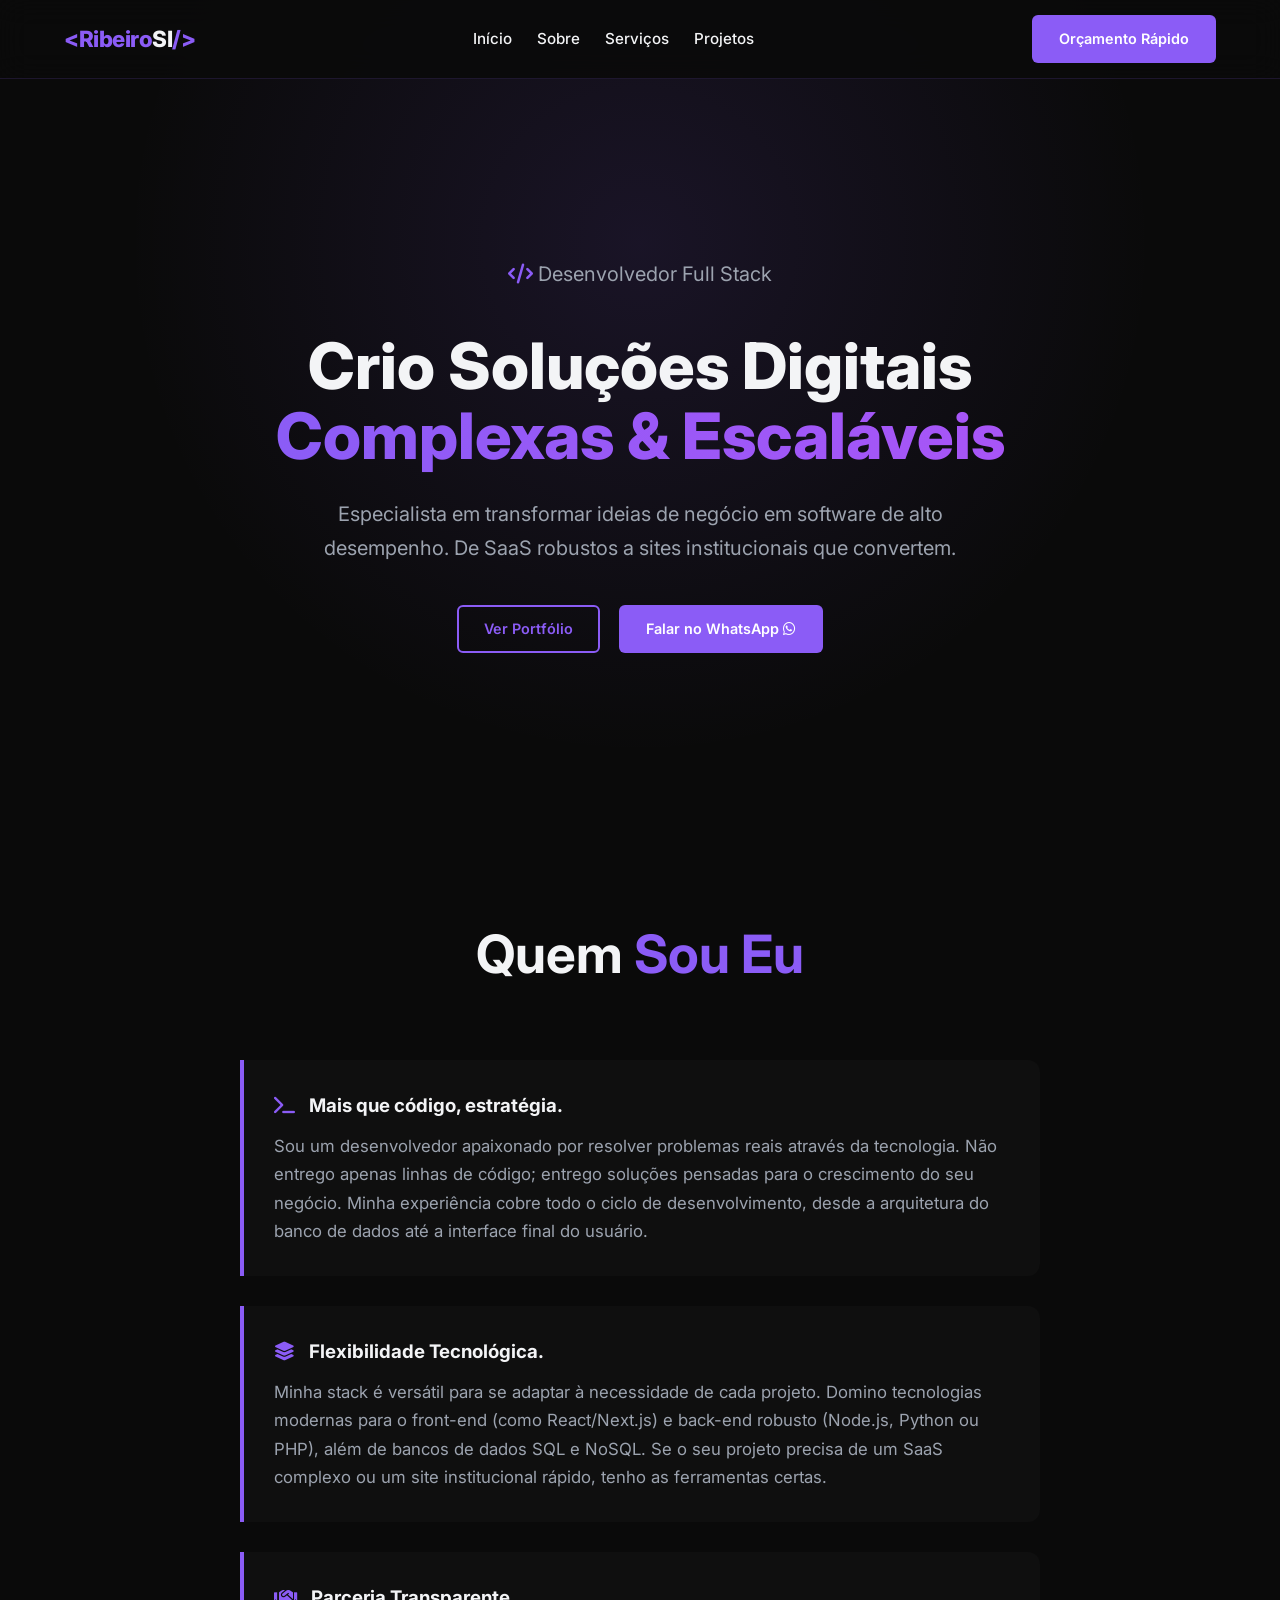
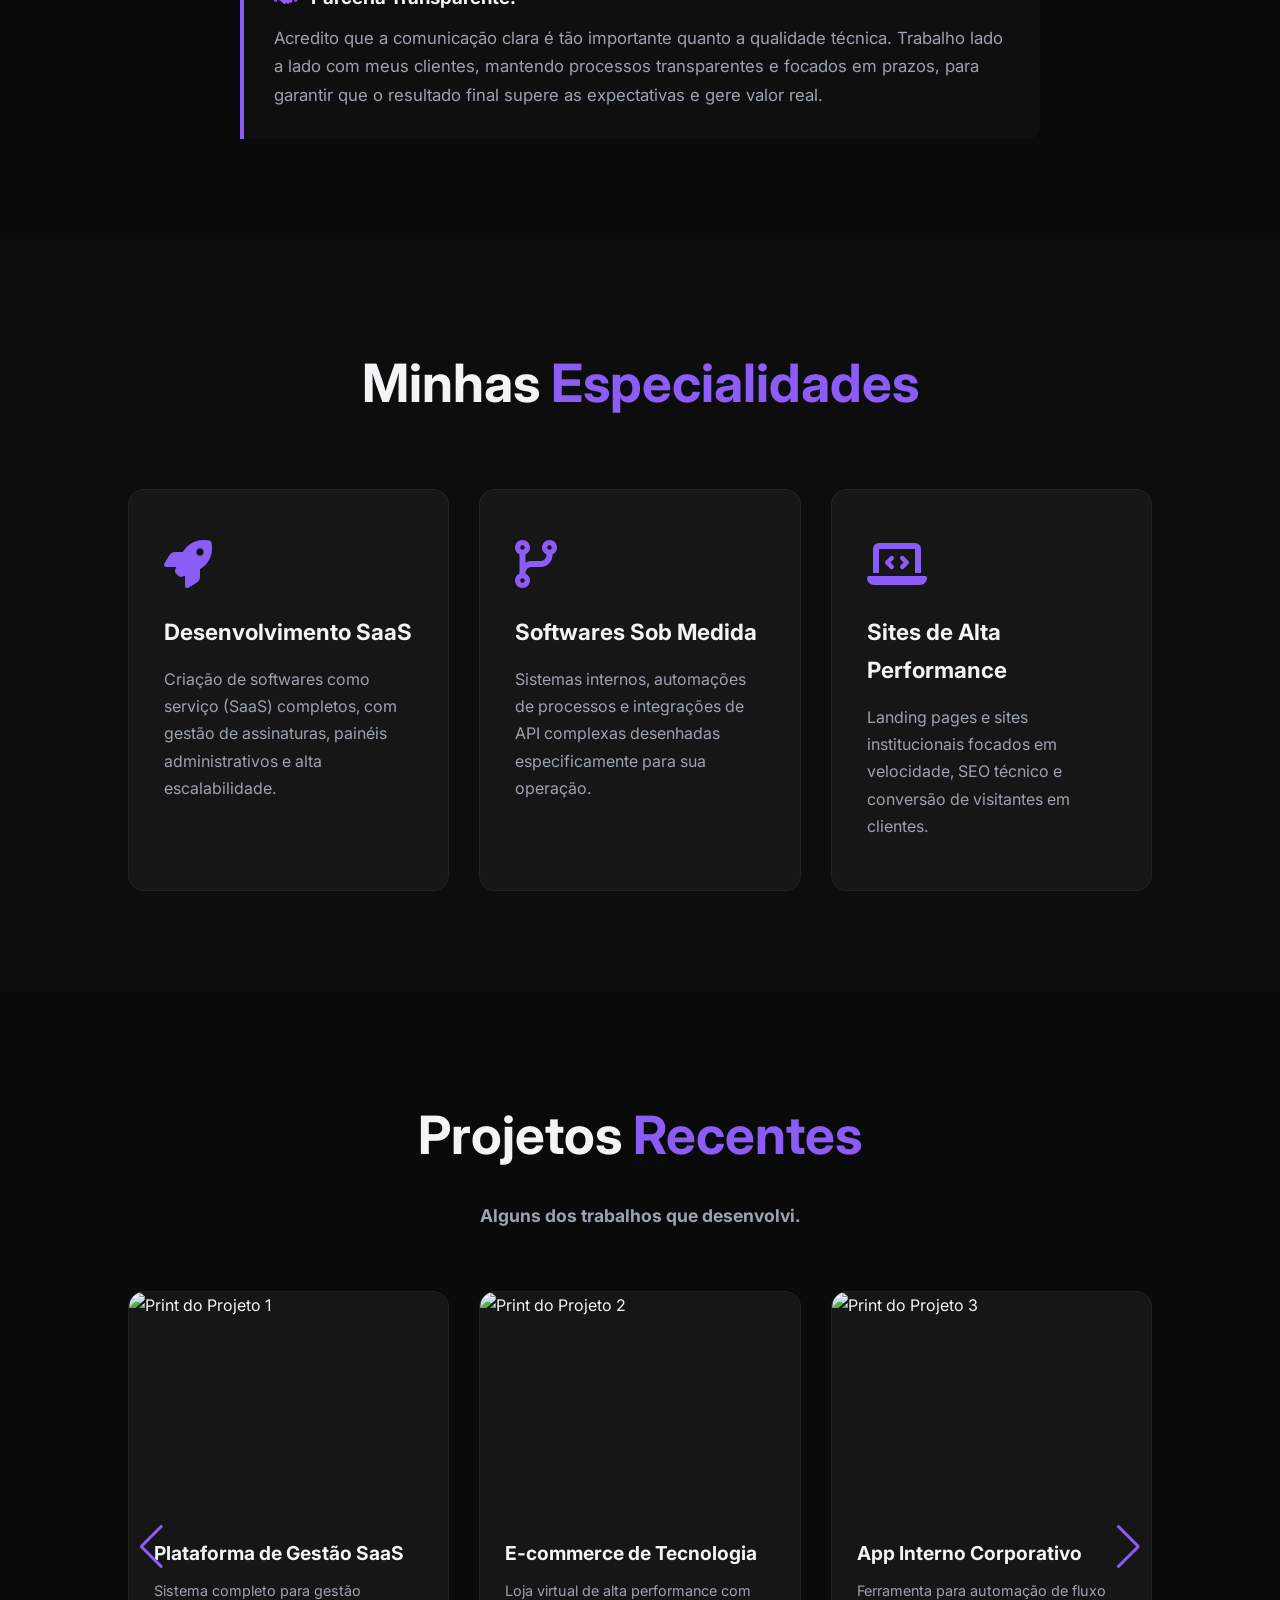
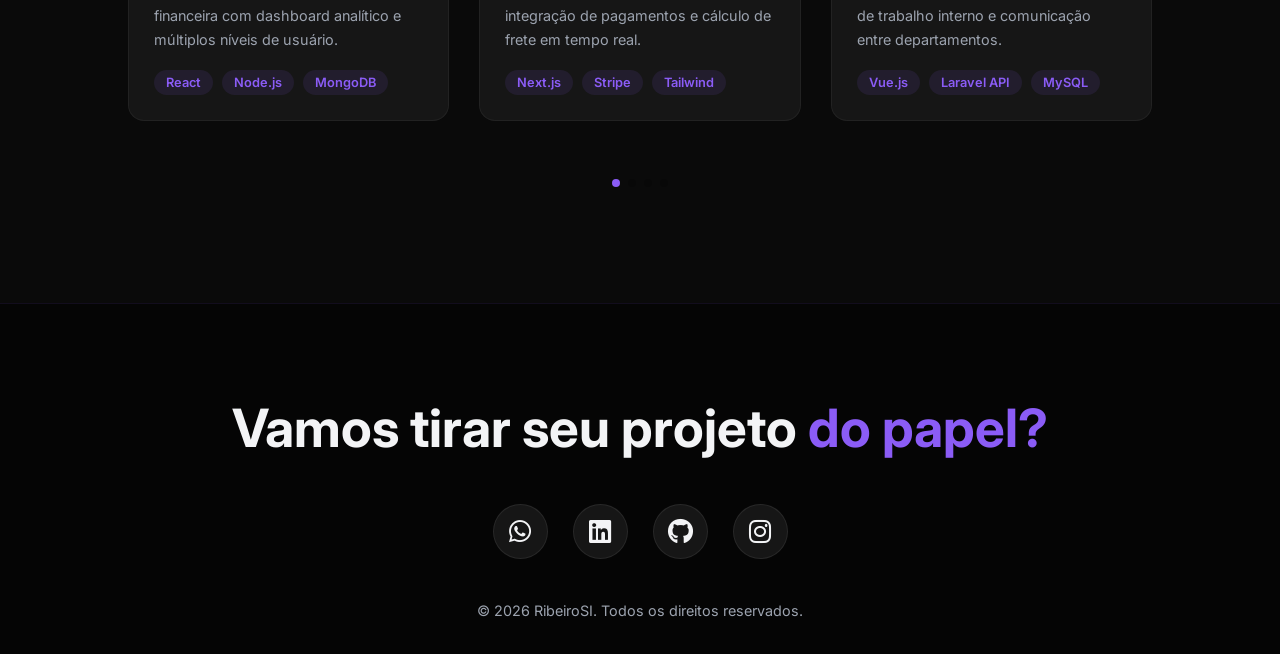
==== index.html @ 280c86c4 "Primeiro commit" ====
<!DOCTYPE html>
<html lang="pt-br">

<head>
    <meta charset="UTF-8">
    <meta name="viewport" content="width=device-width, initial-scale=1.0">
    <title>Portfólio | Desenvolvedor Full Stack</title>

    <link rel="stylesheet" href="https://cdnjs.cloudflare.com/ajax/libs/font-awesome/6.4.0/css/all.min.css">

    <link href="https://fonts.googleapis.com/css2?family=Inter:wght@300;400;600;700;800&display=swap" rel="stylesheet">

    <link rel="stylesheet" href="https://cdn.jsdelivr.net/npm/swiper@11/swiper-bundle.min.css" />

    <link rel="stylesheet" href="style.css">
</head>

<body>

    <header>
        <div class="logo">&lt;Ribeiro<span>SI</span>/&gt;</div>
        <nav>
            <ul>
                <li><a href="#home">Início</a></li>
                <li><a href="#about">Sobre</a></li>
                <li><a href="#services">Serviços</a></li>
                <li><a href="#projects">Projetos</a></li>
            </ul>
        </nav>
        <a href="orcamento.html" class="btn">Orçamento Rápido</a>
    </header>

    <section id="home" class="hero">
        <div>
            <p><i class="fas fa-code" style="color: var(--primary)"></i> Desenvolvedor Full Stack</p>
            <h1>Crio Soluções Digitais <br><span>Complexas & Escaláveis</span></h1>
            <p>Especialista em transformar ideias de negócio em software de alto desempenho. De SaaS robustos a sites
                institucionais que convertem.</p>
            <div class="hero-btns">
                <a href="#projects" class="btn btn-outline">Ver Portfólio</a>
                <a href="#contact" class="btn">Falar no WhatsApp <i class="fab fa-whatsapp"></i></a>
            </div>
        </div>
    </section>

    <section id="about" class="section">
        <div class="section-title">
            <h2>Quem <span>Sou Eu</span></h2>
        </div>
        <div class="about-content">

            <div class="about-text-block">
                <h3><i class="fas fa-terminal icon-title"></i> Mais que código, estratégia.</h3>
                <p>Sou um desenvolvedor apaixonado por resolver problemas reais através da tecnologia. Não entrego
                    apenas linhas de código; entrego soluções pensadas para o crescimento do seu negócio. Minha
                    experiência cobre todo o ciclo de desenvolvimento, desde a arquitetura do banco de dados até a
                    interface final do usuário.</p>
            </div>

            <div class="about-text-block">
                <h3><i class="fas fa-layer-group icon-title"></i> Flexibilidade Tecnológica.</h3>
                <p>Minha stack é versátil para se adaptar à necessidade de cada projeto. Domino tecnologias modernas
                    para o front-end (como React/Next.js) e back-end robusto (Node.js, Python ou PHP), além de bancos de
                    dados SQL e NoSQL. Se o seu projeto precisa de um SaaS complexo ou um site institucional rápido,
                    tenho as ferramentas certas.</p>
            </div>

            <div class="about-text-block">
                <h3><i class="fas fa-handshake icon-title"></i> Parceria Transparente.</h3>
                <p>Acredito que a comunicação clara é tão importante quanto a qualidade técnica. Trabalho lado a lado
                    com meus clientes, mantendo processos transparentes e focados em prazos, para garantir que o
                    resultado final supere as expectativas e gere valor real.</p>
            </div>

        </div>
    </section>

    <section id="services" class="section services-bg">
        <div class="section-title">
            <h2>Minhas <span>Especialidades</span></h2>
        </div>
        <div class="services-grid">
            <div class="card">
                <i class="fas fa-rocket"></i>
                <h3>Desenvolvimento SaaS</h3>
                <p>Criação de softwares como serviço (SaaS) completos, com gestão de assinaturas, painéis
                    administrativos e alta escalabilidade.</p>
            </div>
            <div class="card">
                <i class="fas fa-code-branch"></i>
                <h3>Softwares Sob Medida</h3>
                <p>Sistemas internos, automações de processos e integrações de API complexas desenhadas especificamente
                    para sua operação.</p>
            </div>
            <div class="card">
                <i class="fas fa-laptop-code"></i>
                <h3>Sites de Alta Performance</h3>
                <p>Landing pages e sites institucionais focados em velocidade, SEO técnico e conversão de visitantes em
                    clientes.</p>
            </div>
        </div>
    </section>

    <section id="projects" class="section">
        <div class="section-title">
            <h2>Projetos <span>Recentes</span></h2>
            <br>
            <p class="subtitle">Alguns dos trabalhos que desenvolvi.</p>
        </div>

        <div class="swiper mySwiper">
            <div class="swiper-wrapper">

                <div class="swiper-slide">
                    <div class="project-img-wrapper">
                        <img src="https://placehold.co/600x400/1a1a1a/8b5cf6?text=Projeto+SaaS+1"
                            alt="Print do Projeto 1">
                    </div>
                    <div class="project-info">
                        <h4>Plataforma de Gestão SaaS</h4>
                        <p>Sistema completo para gestão financeira com dashboard analítico e múltiplos níveis de
                            usuário.</p>
                        <div class="project-tags">
                            <span>React</span> <span>Node.js</span> <span>MongoDB</span>
                        </div>
                    </div>
                </div>

                <div class="swiper-slide">
                    <div class="project-img-wrapper">
                        <img src="https://placehold.co/600x400/1a1a1a/8b5cf6?text=E-commerce+Tech"
                            alt="Print do Projeto 2">
                    </div>
                    <div class="project-info">
                        <h4>E-commerce de Tecnologia</h4>
                        <p>Loja virtual de alta performance com integração de pagamentos e cálculo de frete em tempo
                            real.</p>
                        <div class="project-tags">
                            <span>Next.js</span> <span>Stripe</span> <span>Tailwind</span>
                        </div>
                    </div>
                </div>

                <div class="swiper-slide">
                    <div class="project-img-wrapper">
                        <img src="https://placehold.co/600x400/1a1a1a/8b5cf6?text=App+Corporativo"
                            alt="Print do Projeto 3">
                    </div>
                    <div class="project-info">
                        <h4>App Interno Corporativo</h4>
                        <p>Ferramenta para automação de fluxo de trabalho interno e comunicação entre departamentos.</p>
                        <div class="project-tags">
                            <span>Vue.js</span> <span>Laravel API</span> <span>MySQL</span>
                        </div>
                    </div>
                </div>

                <div class="swiper-slide">
                    <div class="project-img-wrapper">
                        <img src="https://placehold.co/600x400/1a1a1a/8b5cf6?text=Landing+Page"
                            alt="Print do Projeto 4">
                    </div>
                    <div class="project-info">
                        <h4>Landing Page de Alta Conversão</h4>
                        <p>Página de vendas otimizada para campanhas de tráfego pago com foco em captura de leads.</p>
                        <div class="project-tags">
                            <span>HTML5</span> <span>CSS Moderno</span> <span>JS</span>
                        </div>
                    </div>
                </div>

            </div>
            <div class="swiper-button-next"></div>
            <div class="swiper-button-prev"></div>
            <div class="swiper-pagination"></div>
        </div>
    </section>

    <footer id="contact">
        <div class="section-title" style="margin-bottom: 30px;">
            <h2>Vamos tirar seu projeto <span>do papel?</span></h2>
        </div>

        <div class="social-icons">
            <a href="https://wa.me/5534999084573" target="_blank" class="social-btn whatsapp"><i
                    class="fab fa-whatsapp"></i></a>
            <a href="https://linkedin.com/in/mateus-geraldo-9a2a4734a" target="_blank" class="social-btn linkedin"><i
                    class="fab fa-linkedin"></i></a>
            <a href="https://github.com/Mateusgrr07" target="_blank" class="social-btn github"><i
                    class="fab fa-github"></i></a>
            <a href="https://instagram.com/mateusgrr_" target="_blank" class="social-btn instagram"><i
                    class="fab fa-instagram"></i></a>
        </div>

        <p>&copy; 2026 RibeiroSI. Todos os direitos reservados.</p>
    </footer>

    <script src="https://cdn.jsdelivr.net/npm/swiper@11/swiper-bundle.min.js"></script>
    <script src="script.js"></script>

</body>

</html>
---- style.css ----
/* --- RESET & VARIÁVEIS --- */
:root {
    --bg-color: #0a0a0a;
    /* Preto profundo */
    --card-bg: #161616;
    /* Cinza escuro */
    --primary: #8b5cf6;
    /* Roxo Vibrante */
    --primary-hover: #7c3aed;
    --text-main: #f3f4f6;
    --text-muted: #9ca3af;
    --section-spacing: 100px;
}

* {
    margin: 0;
    padding: 0;
    box-sizing: border-box;
    font-family: 'Inter', sans-serif;
    scroll-behavior: smooth;
    scrollbar-width: thin;
    scrollbar-color: var(--primary) var(--bg-color);
}

body {
    background-color: var(--bg-color);
    color: var(--text-main);
    line-height: 1.7;
}

a {
    text-decoration: none;
    color: inherit;
    transition: 0.3s;
}

ul {
    list-style: none;
}

img {
    max-width: 100%;
    display: block;
}

/* --- HEADER --- */
header {
    position: fixed;
    top: 0;
    width: 100%;
    padding: 15px 5%;
    background: rgba(10, 10, 10, 0.9);
    backdrop-filter: blur(15px);
    display: flex;
    justify-content: space-between;
    align-items: center;
    z-index: 1000;
    border-bottom: 1px solid rgba(139, 92, 246, 0.15);
}

.logo {
    font-size: 1.4rem;
    font-weight: 800;
    color: var(--primary);
    letter-spacing: -0.5px;
}

.logo span {
    color: var(--text-main);
}

nav ul {
    display: flex;
    gap: 25px;
    font-size: 0.95rem;
    font-weight: 500;
}

nav a:hover {
    color: var(--primary);
}

.btn {
    background: var(--primary);
    color: white;
    padding: 10px 25px;
    border-radius: 6px;
    font-weight: 600;
    font-size: 0.9rem;
    display: inline-block;
    border: 2px solid transparent;
    cursor: pointer;
}

.btn:hover {
    background: transparent;
    border-color: var(--primary);
    color: var(--primary);
    box-shadow: 0 0 20px rgba(139, 92, 246, 0.3);
}

.btn-outline {
    background: transparent;
    border-color: var(--primary);
    color: var(--primary);
    margin-right: 15px;
}

.btn-outline:hover {
    background: var(--primary);
    color: white;
}

/* --- SECTIONS GERAL --- */
.section {
    padding: var(--section-spacing) 10%;
}

.section-title {
    text-align: center;
    font-size: 2.2rem;
    margin-bottom: 60px;
    font-weight: 700;
}

.section-title span {
    color: var(--primary);
}

.subtitle {
    color: var(--text-muted);
    margin-top: -40px;
    margin-bottom: 60px;
    font-size: 1.1rem;
}

/* --- HERO SECTION --- */
.hero {
    min-height: 90vh;
    display: flex;
    align-items: center;
    justify-content: center;
    text-align: center;
    padding: 100px 20px 0 20px;
    background: radial-gradient(circle at 50% 30%, rgba(139, 92, 246, 0.12) 0%, transparent 60%);
}

.hero h1 {
    font-size: 4rem;
    margin-bottom: 25px;
    line-height: 1.1;
    font-weight: 800;
}

.hero h1 span {
    background: linear-gradient(to right, var(--primary), #a855f7);
    -webkit-background-clip: text; /* O que está com a linha amarela */
    background-clip: text;         /* Adicione esta linha se quiser tentar tirar o aviso */
    -webkit-text-fill-color: transparent;
}

.hero p {
    font-size: 1.25rem;
    color: var(--text-muted);
    max-width: 700px;
    margin: 0 auto 40px auto;
}

/* --- SOBRE MIM --- */
.about-content {
    max-width: 800px;
    margin: 0 auto;
    display: flex;
    flex-direction: column;
    gap: 30px;
}

.about-text-block {
    padding: 30px;
    background: rgba(255, 255, 255, 0.02);
    border-left: 4px solid var(--primary);
    border-radius: 0 12px 12px 0;
}

.about-text-block h3 {
    margin-bottom: 10px;
    color: var(--text-main);
}

.about-text-block p {
    color: var(--text-muted);
    font-size: 1.05rem;
}

.icon-title {
    color: var(--primary);
    margin-right: 10px;
}


/* --- SERVIÇOS --- */
.services-bg {
    background: rgba(255, 255, 255, 0.01);
}

.services-grid {
    display: grid;
    grid-template-columns: repeat(auto-fit, minmax(300px, 1fr));
    gap: 30px;
}

.card {
    background: var(--card-bg);
    padding: 50px 35px;
    border-radius: 16px;
    border: 1px solid rgba(255, 255, 255, 0.05);
    transition: all 0.4s ease;
    position: relative;
    overflow: hidden;
}

.card::before {
    content: '';
    position: absolute;
    top: 0;
    left: 0;
    width: 100%;
    height: 100%;
    background: radial-gradient(circle at top right, rgba(139, 92, 246, 0.1), transparent 50%);
    opacity: 0;
    transition: 0.4s;
}

.card:hover {
    transform: translateY(-10px);
    border-color: rgba(139, 92, 246, 0.4);
    box-shadow: 0 10px 30px -10px rgba(0, 0, 0, 0.5);
}

.card:hover::before {
    opacity: 1;
}

.card i {
    font-size: 3rem;
    color: var(--primary);
    margin-bottom: 25px;
    display: inline-block;
}

.card h3 {
    margin-bottom: 15px;
    font-size: 1.4rem;
}

.card p {
    color: var(--text-muted);
}

/* --- CARROSSEL / PROJETOS --- */
.swiper {
    width: 100%;
    padding-bottom: 50px !important;
}

.swiper-slide {
    background: var(--card-bg);
    border-radius: 16px;
    overflow: hidden;
    border: 1px solid rgba(255, 255, 255, 0.05);
    transition: 0.3s;
}

.project-img-wrapper {
    height: 220px;
    overflow: hidden;
    position: relative;
}

.project-img-wrapper img {
    width: 100%;
    height: 100%;
    object-fit: cover;
    transition: 0.5s ease;
}

.swiper-slide:hover .project-img-wrapper img {
    transform: scale(1.05);
}

.project-info {
    padding: 25px;
}

.project-info h4 {
    font-size: 1.2rem;
    margin-bottom: 10px;
}

.project-info p {
    font-size: 0.9rem;
    color: var(--text-muted);
    margin-bottom: 15px;
}

.project-tags span {
    font-size: 0.8rem;
    background: rgba(139, 92, 246, 0.1);
    color: var(--primary);
    padding: 5px 12px;
    border-radius: 20px;
    margin-right: 5px;
    font-weight: 600;
}

/* Customização Swiper */
.swiper-button-next,
.swiper-button-prev {
    color: var(--primary) !important;
}

.swiper-pagination-bullet-active {
    background: var(--primary) !important;
}


/* --- FOOTER --- */
footer {
    background: #050505;
    padding: 80px 10% 30px 10%;
    text-align: center;
    border-top: 1px solid rgba(139, 92, 246, 0.1);
}

.social-icons {
    display: flex;
    justify-content: center;
    gap: 25px;
    margin-bottom: 40px;
}

.social-btn {
    width: 55px;
    height: 55px;
    border-radius: 50%;
    background: var(--card-bg);
    display: flex;
    align-items: center;
    justify-content: center;
    font-size: 1.6rem;
    color: var(--text-main);
    transition: 0.3s;
    border: 1px solid rgba(255, 255, 255, 0.08);
}

.social-btn.whatsapp:hover {
    background: #25D366;
    border-color: #25D366;
    box-shadow: 0 0 25px rgba(37, 211, 102, 0.4);
    color: white;
}

.social-btn.instagram:hover {
    background: #E1306C;
    border-color: #E1306C;
    box-shadow: 0 0 25px rgba(225, 48, 108, 0.4);
    color: white;
}

.social-btn.linkedin:hover {
    background: #0077B5;
    border-color: #0077B5;
    box-shadow: 0 0 25px rgba(0, 119, 181, 0.4);
    color: white;
}

.social-btn.github:hover {
    background: #6e5494;
    border-color: #6e5494;
    box-shadow: 0 0 25px rgba(110, 84, 148, 0.4);
    color: white;
}

footer p {
    color: var(--text-muted);
    font-size: 0.9rem;
}

/* --- RESPONSIVIDADE --- */
@media (max-width: 900px) {
    .hero h1 {
        font-size: 3rem;
    }

    nav {
        display: none;
    }

    header {
        justify-content: center;
    }

    .logo {
        margin-right: auto;
    }

    .btn {
        margin-left: auto;
    }
}

@media (max-width: 480px) {
    .hero h1 {
        font-size: 2.5rem;
    }

    .section-title {
        font-size: 1.8rem;
    }

    .about-text-block {
        padding: 20px;
    }

    .hero-btns {
        display: flex;
        flex-direction: column;
        gap: 15px;
    }

    .btn-outline {
        margin-right: 0;
    }
}

/* --- ESTILOS DA CALCULADORA --- */
.orcamento-container {
    padding-bottom: 150px;
}

.orcamento-grid {
    display: grid;
    grid-template-columns: repeat(auto-fit, minmax(250px, 1fr));
    gap: 20px;
    max-width: 1000px;
    margin: 0 auto;
}

.orcamento-card {
    background: var(--card-bg);
    border: 2px solid rgba(255, 255, 255, 0.05);
    padding: 30px;
    border-radius: 15px;
    text-align: center;
    cursor: pointer;
    transition: 0.3s ease;
}

.orcamento-card i {
    font-size: 2rem;
    color: var(--primary);
    margin-bottom: 15px;
}

.orcamento-card h3 {
    margin-bottom: 10px;
}

.orcamento-card p {
    font-size: 0.9rem;
    color: var(--text-muted);
    margin-bottom: 15px;
}

.price-tag {
    display: block;
    font-weight: 700;
    color: var(--primary);
}

/* Estado Ativo (Selecionado) */
.orcamento-card.active {
    border-color: var(--primary);
    background: rgba(139, 92, 246, 0.1);
    transform: scale(1.03);
}

/* Barra de Total Fixa */
.total-bar {
    position: fixed;
    bottom: 0;
    left: 0;
    width: 100%;
    background: #111;
    border-top: 2px solid var(--primary);
    padding: 20px 10%;
    display: flex;
    justify-content: space-between;
    align-items: center;
    z-index: 1001;
}

.total-text p {
    color: var(--text-muted);
    margin: 0;
}

.total-text h2 {
    color: var(--text-main);
    font-size: 2rem;
}

@media (max-width: 600px) {
    .total-bar {
        flex-direction: column;
        gap: 15px;
        text-align: center;
    }
}
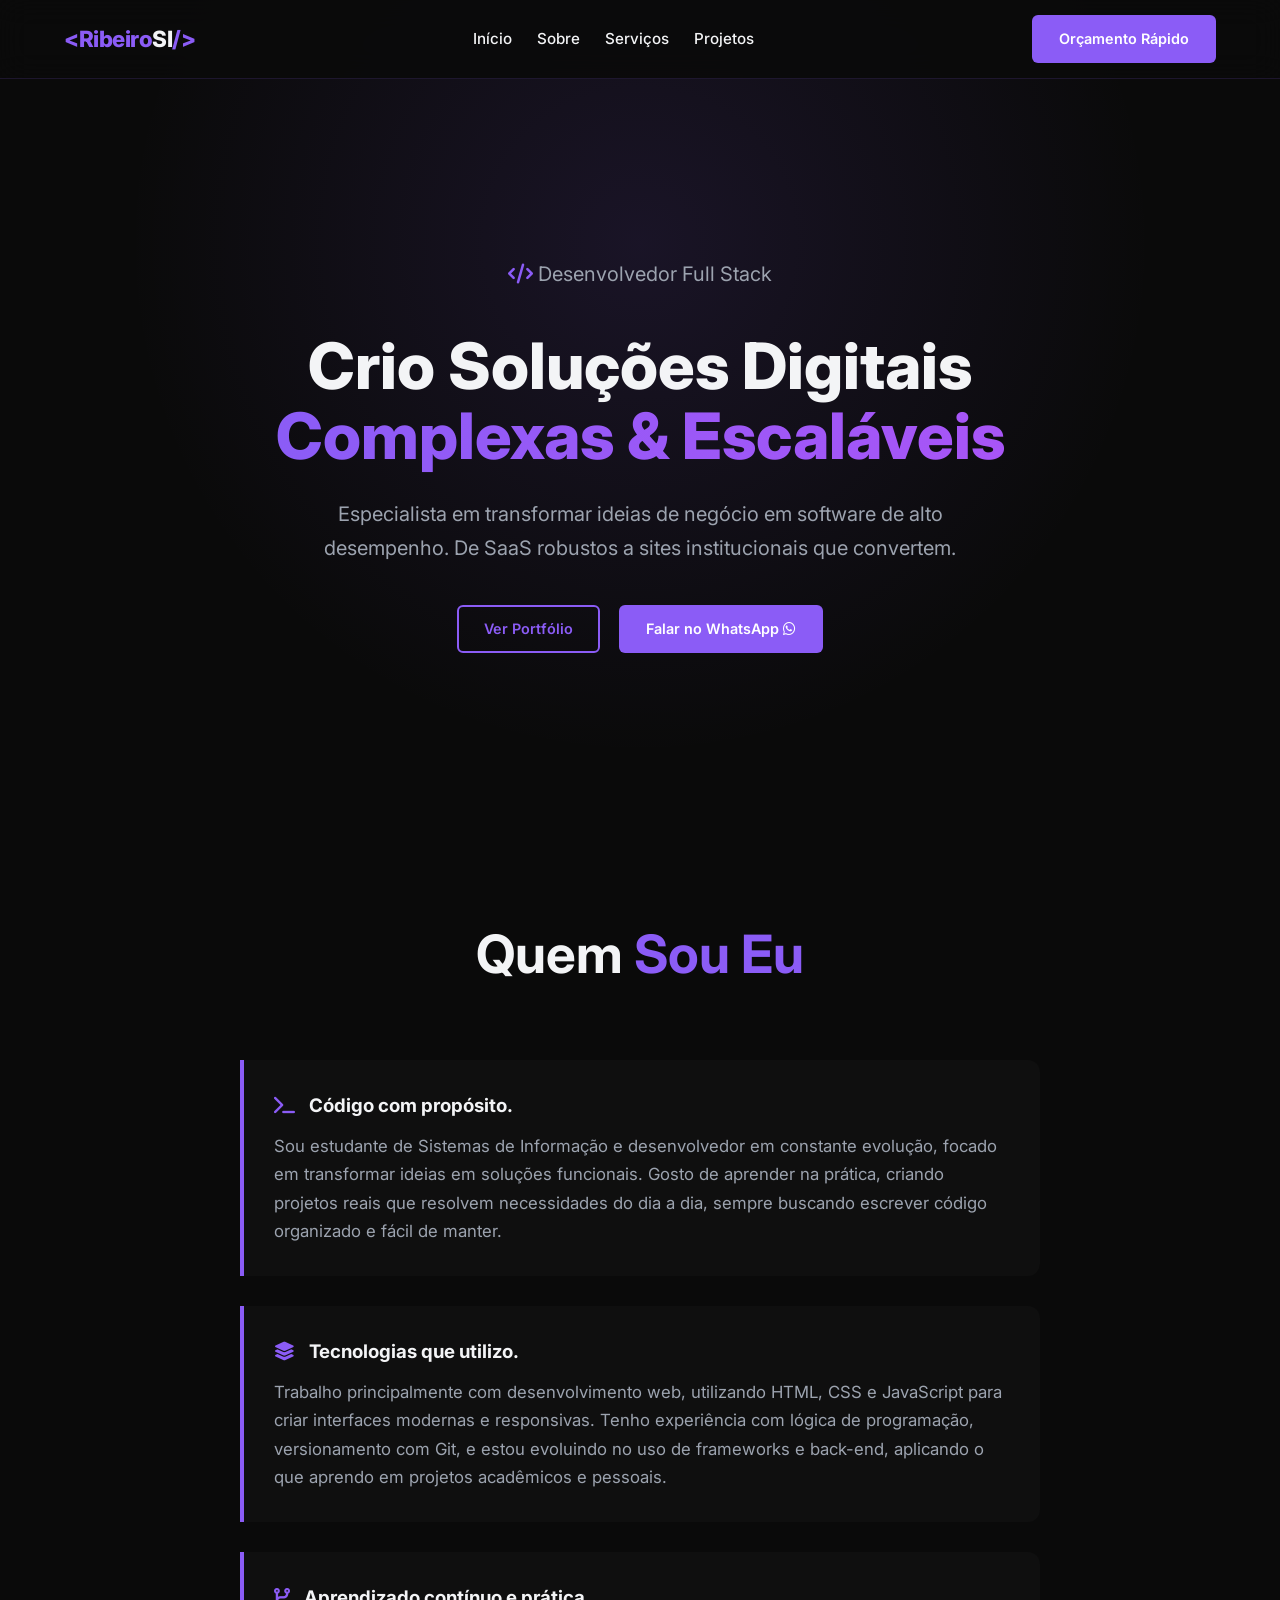
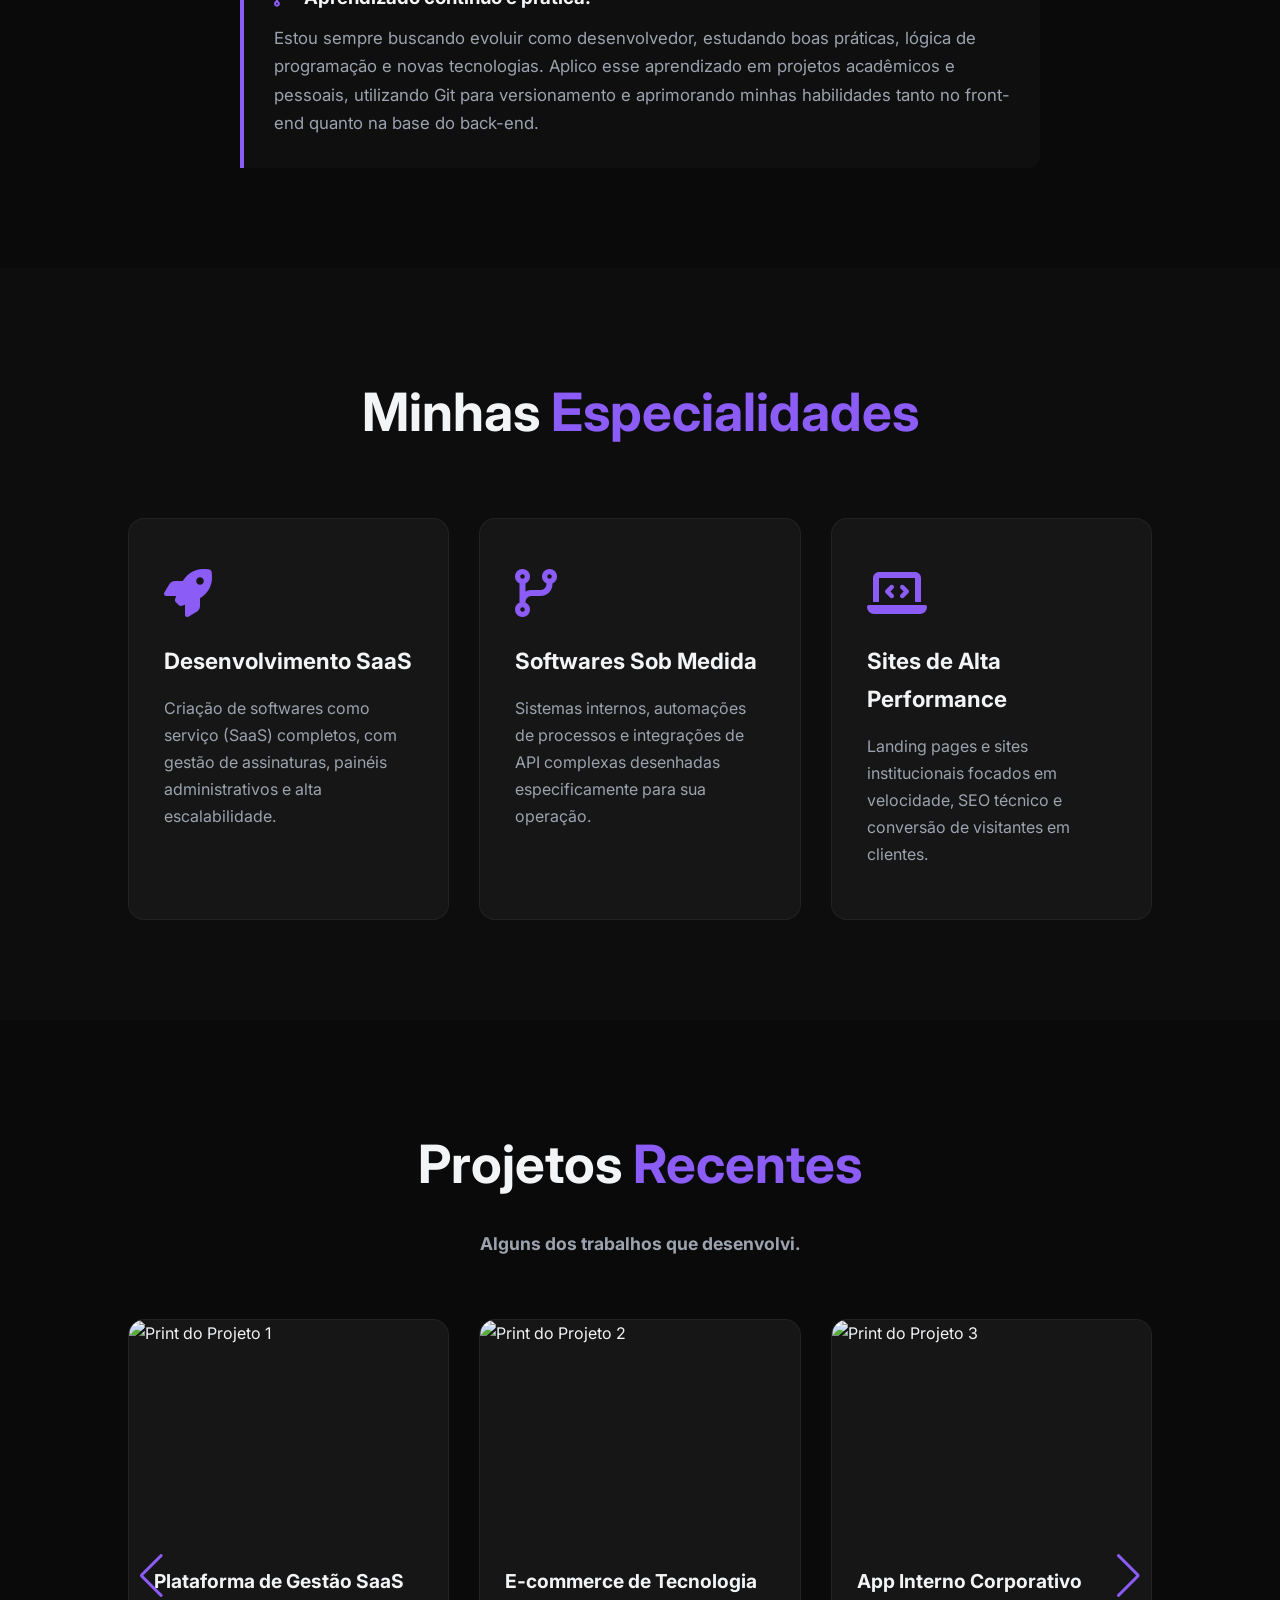
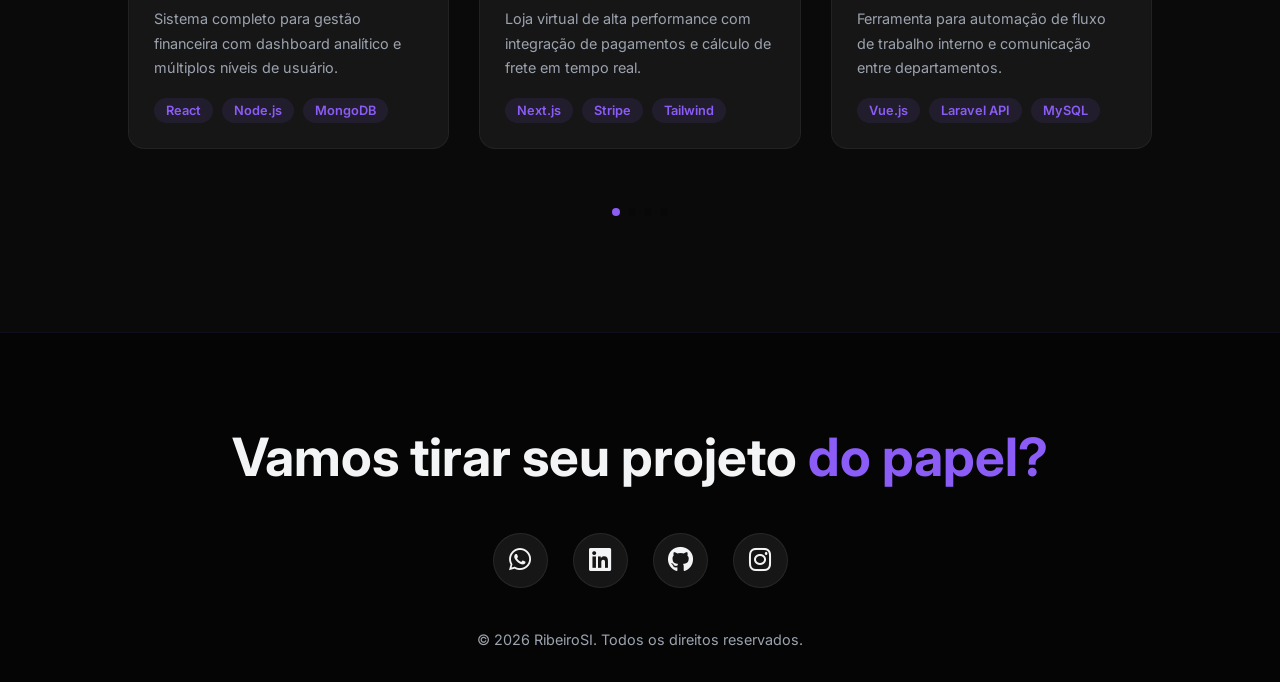
==== commit 7e788e9a: "Segundo commit" ====
--- a/index.html
+++ b/index.html
@@ -50,153 +50,165 @@
         <div class="about-content">
 
             <div class="about-text-block">
-                <h3><i class="fas fa-terminal icon-title"></i> Mais que código, estratégia.</h3>
-                <p>Sou um desenvolvedor apaixonado por resolver problemas reais através da tecnologia. Não entrego
-                    apenas linhas de código; entrego soluções pensadas para o crescimento do seu negócio. Minha
-                    experiência cobre todo o ciclo de desenvolvimento, desde a arquitetura do banco de dados até a
-                    interface final do usuário.</p>
+                <h3><i class="fas fa-terminal icon-title"></i> Código com propósito.</h3>
+                <p>
+                    Sou estudante de Sistemas de Informação e desenvolvedor em constante evolução, focado em transformar
+                    ideias em soluções funcionais. Gosto de aprender na prática, criando projetos reais que resolvem
+                    necessidades do dia a dia, sempre buscando escrever código organizado e fácil de manter.
+                </p>
             </div>
 
             <div class="about-text-block">
-                <h3><i class="fas fa-layer-group icon-title"></i> Flexibilidade Tecnológica.</h3>
-                <p>Minha stack é versátil para se adaptar à necessidade de cada projeto. Domino tecnologias modernas
-                    para o front-end (como React/Next.js) e back-end robusto (Node.js, Python ou PHP), além de bancos de
-                    dados SQL e NoSQL. Se o seu projeto precisa de um SaaS complexo ou um site institucional rápido,
-                    tenho as ferramentas certas.</p>
+                <h3><i class="fas fa-layer-group icon-title"></i> Tecnologias que utilizo.</h3>
+                <p>
+                    Trabalho principalmente com desenvolvimento web, utilizando HTML, CSS e JavaScript para criar
+                    interfaces modernas e responsivas. Tenho experiência com lógica de programação, versionamento com
+                    Git,
+                    e estou evoluindo no uso de frameworks e back-end, aplicando o que aprendo em projetos acadêmicos e
+                    pessoais.
+                </p>
             </div>
 
             <div class="about-text-block">
-                <h3><i class="fas fa-handshake icon-title"></i> Parceria Transparente.</h3>
-                <p>Acredito que a comunicação clara é tão importante quanto a qualidade técnica. Trabalho lado a lado
-                    com meus clientes, mantendo processos transparentes e focados em prazos, para garantir que o
-                    resultado final supere as expectativas e gere valor real.</p>
-            </div>
-
+                <h3><i class="fas fa-code-branch icon-title"></i> Aprendizado contínuo e prática.</h3>
+                <p>
+                    Estou sempre buscando evoluir como desenvolvedor, estudando boas práticas, lógica de programação e
+                    novas
+                    tecnologias. Aplico esse aprendizado em projetos acadêmicos e pessoais, utilizando Git para
+                    versionamento e
+                    aprimorando minhas habilidades tanto no front-end quanto na base do back-end.
+                </p>
+            </div>
         </div>
     </section>
-
-    <section id="services" class="section services-bg">
-        <div class="section-title">
-            <h2>Minhas <span>Especialidades</span></h2>
-        </div>
-        <div class="services-grid">
-            <div class="card">
-                <i class="fas fa-rocket"></i>
-                <h3>Desenvolvimento SaaS</h3>
-                <p>Criação de softwares como serviço (SaaS) completos, com gestão de assinaturas, painéis
-                    administrativos e alta escalabilidade.</p>
-            </div>
-            <div class="card">
-                <i class="fas fa-code-branch"></i>
-                <h3>Softwares Sob Medida</h3>
-                <p>Sistemas internos, automações de processos e integrações de API complexas desenhadas especificamente
-                    para sua operação.</p>
-            </div>
-            <div class="card">
-                <i class="fas fa-laptop-code"></i>
-                <h3>Sites de Alta Performance</h3>
-                <p>Landing pages e sites institucionais focados em velocidade, SEO técnico e conversão de visitantes em
-                    clientes.</p>
-            </div>
-        </div>
-    </section>
-
-    <section id="projects" class="section">
-        <div class="section-title">
-            <h2>Projetos <span>Recentes</span></h2>
-            <br>
-            <p class="subtitle">Alguns dos trabalhos que desenvolvi.</p>
-        </div>
-
-        <div class="swiper mySwiper">
-            <div class="swiper-wrapper">
-
-                <div class="swiper-slide">
-                    <div class="project-img-wrapper">
-                        <img src="https://placehold.co/600x400/1a1a1a/8b5cf6?text=Projeto+SaaS+1"
-                            alt="Print do Projeto 1">
-                    </div>
-                    <div class="project-info">
-                        <h4>Plataforma de Gestão SaaS</h4>
-                        <p>Sistema completo para gestão financeira com dashboard analítico e múltiplos níveis de
-                            usuário.</p>
-                        <div class="project-tags">
-                            <span>React</span> <span>Node.js</span> <span>MongoDB</span>
-                        </div>
-                    </div>
-                </div>
-
-                <div class="swiper-slide">
-                    <div class="project-img-wrapper">
-                        <img src="https://placehold.co/600x400/1a1a1a/8b5cf6?text=E-commerce+Tech"
-                            alt="Print do Projeto 2">
-                    </div>
-                    <div class="project-info">
-                        <h4>E-commerce de Tecnologia</h4>
-                        <p>Loja virtual de alta performance com integração de pagamentos e cálculo de frete em tempo
-                            real.</p>
-                        <div class="project-tags">
-                            <span>Next.js</span> <span>Stripe</span> <span>Tailwind</span>
-                        </div>
-                    </div>
-                </div>
-
-                <div class="swiper-slide">
-                    <div class="project-img-wrapper">
-                        <img src="https://placehold.co/600x400/1a1a1a/8b5cf6?text=App+Corporativo"
-                            alt="Print do Projeto 3">
-                    </div>
-                    <div class="project-info">
-                        <h4>App Interno Corporativo</h4>
-                        <p>Ferramenta para automação de fluxo de trabalho interno e comunicação entre departamentos.</p>
-                        <div class="project-tags">
-                            <span>Vue.js</span> <span>Laravel API</span> <span>MySQL</span>
-                        </div>
-                    </div>
-                </div>
-
-                <div class="swiper-slide">
-                    <div class="project-img-wrapper">
-                        <img src="https://placehold.co/600x400/1a1a1a/8b5cf6?text=Landing+Page"
-                            alt="Print do Projeto 4">
-                    </div>
-                    <div class="project-info">
-                        <h4>Landing Page de Alta Conversão</h4>
-                        <p>Página de vendas otimizada para campanhas de tráfego pago com foco em captura de leads.</p>
-                        <div class="project-tags">
-                            <span>HTML5</span> <span>CSS Moderno</span> <span>JS</span>
-                        </div>
-                    </div>
-                </div>
-
-            </div>
-            <div class="swiper-button-next"></div>
-            <div class="swiper-button-prev"></div>
-            <div class="swiper-pagination"></div>
-        </div>
-    </section>
-
-    <footer id="contact">
-        <div class="section-title" style="margin-bottom: 30px;">
-            <h2>Vamos tirar seu projeto <span>do papel?</span></h2>
-        </div>
-
-        <div class="social-icons">
-            <a href="https://wa.me/5534999084573" target="_blank" class="social-btn whatsapp"><i
-                    class="fab fa-whatsapp"></i></a>
-            <a href="https://linkedin.com/in/mateus-geraldo-9a2a4734a" target="_blank" class="social-btn linkedin"><i
-                    class="fab fa-linkedin"></i></a>
-            <a href="https://github.com/Mateusgrr07" target="_blank" class="social-btn github"><i
-                    class="fab fa-github"></i></a>
-            <a href="https://instagram.com/mateusgrr_" target="_blank" class="social-btn instagram"><i
-                    class="fab fa-instagram"></i></a>
-        </div>
-
-        <p>&copy; 2026 RibeiroSI. Todos os direitos reservados.</p>
-    </footer>
-
-    <script src="https://cdn.jsdelivr.net/npm/swiper@11/swiper-bundle.min.js"></script>
-    <script src="script.js"></script>
+    
+            <section id="services" class="section services-bg">
+                <div class="section-title">
+                    <h2>Minhas <span>Especialidades</span></h2>
+                </div>
+                <div class="services-grid">
+                    <div class="card">
+                        <i class="fas fa-rocket"></i>
+                        <h3>Desenvolvimento SaaS</h3>
+                        <p>Criação de softwares como serviço (SaaS) completos, com gestão de assinaturas, painéis
+                            administrativos e alta escalabilidade.</p>
+                    </div>
+                    <div class="card">
+                        <i class="fas fa-code-branch"></i>
+                        <h3>Softwares Sob Medida</h3>
+                        <p>Sistemas internos, automações de processos e integrações de API complexas desenhadas
+                            especificamente
+                            para sua operação.</p>
+                    </div>
+                    <div class="card">
+                        <i class="fas fa-laptop-code"></i>
+                        <h3>Sites de Alta Performance</h3>
+                        <p>Landing pages e sites institucionais focados em velocidade, SEO técnico e conversão de
+                            visitantes em
+                            clientes.</p>
+                    </div>
+                </div>
+            </section>
+
+            <section id="projects" class="section">
+                <div class="section-title">
+                    <h2>Projetos <span>Recentes</span></h2>
+                    <br>
+                    <p class="subtitle">Alguns dos trabalhos que desenvolvi.</p>
+                </div>
+
+                <div class="swiper mySwiper">
+                    <div class="swiper-wrapper">
+
+                        <div class="swiper-slide">
+                            <div class="project-img-wrapper">
+                                <img src="https://placehold.co/600x400/1a1a1a/8b5cf6?text=Projeto+SaaS+1"
+                                    alt="Print do Projeto 1">
+                            </div>
+                            <div class="project-info">
+                                <h4>Plataforma de Gestão SaaS</h4>
+                                <p>Sistema completo para gestão financeira com dashboard analítico e múltiplos níveis de
+                                    usuário.</p>
+                                <div class="project-tags">
+                                    <span>React</span> <span>Node.js</span> <span>MongoDB</span>
+                                </div>
+                            </div>
+                        </div>
+
+                        <div class="swiper-slide">
+                            <div class="project-img-wrapper">
+                                <img src="https://placehold.co/600x400/1a1a1a/8b5cf6?text=E-commerce+Tech"
+                                    alt="Print do Projeto 2">
+                            </div>
+                            <div class="project-info">
+                                <h4>E-commerce de Tecnologia</h4>
+                                <p>Loja virtual de alta performance com integração de pagamentos e cálculo de frete em
+                                    tempo
+                                    real.</p>
+                                <div class="project-tags">
+                                    <span>Next.js</span> <span>Stripe</span> <span>Tailwind</span>
+                                </div>
+                            </div>
+                        </div>
+
+                        <div class="swiper-slide">
+                            <div class="project-img-wrapper">
+                                <img src="https://placehold.co/600x400/1a1a1a/8b5cf6?text=App+Corporativo"
+                                    alt="Print do Projeto 3">
+                            </div>
+                            <div class="project-info">
+                                <h4>App Interno Corporativo</h4>
+                                <p>Ferramenta para automação de fluxo de trabalho interno e comunicação entre
+                                    departamentos.</p>
+                                <div class="project-tags">
+                                    <span>Vue.js</span> <span>Laravel API</span> <span>MySQL</span>
+                                </div>
+                            </div>
+                        </div>
+
+                        <div class="swiper-slide">
+                            <div class="project-img-wrapper">
+                                <img src="https://placehold.co/600x400/1a1a1a/8b5cf6?text=Landing+Page"
+                                    alt="Print do Projeto 4">
+                            </div>
+                            <div class="project-info">
+                                <h4>Landing Page de Alta Conversão</h4>
+                                <p>Página de vendas otimizada para campanhas de tráfego pago com foco em captura de
+                                    leads.</p>
+                                <div class="project-tags">
+                                    <span>HTML5</span> <span>CSS Moderno</span> <span>JS</span>
+                                </div>
+                            </div>
+                        </div>
+
+                    </div>
+                    <div class="swiper-button-next"></div>
+                    <div class="swiper-button-prev"></div>
+                    <div class="swiper-pagination"></div>
+                </div>
+            </section>
+
+            <footer id="contact">
+                <div class="section-title" style="margin-bottom: 30px;">
+                    <h2>Vamos tirar seu projeto <span>do papel?</span></h2>
+                </div>
+
+                <div class="social-icons">
+                    <a href="https://wa.me/5534999084573" target="_blank" class="social-btn whatsapp"><i
+                            class="fab fa-whatsapp"></i></a>
+                    <a href="https://linkedin.com/in/mateus-geraldo-9a2a4734a" target="_blank"
+                        class="social-btn linkedin"><i class="fab fa-linkedin"></i></a>
+                    <a href="https://github.com/Mateusgrr07" target="_blank" class="social-btn github"><i
+                            class="fab fa-github"></i></a>
+                    <a href="https://instagram.com/mateusgrr_" target="_blank" class="social-btn instagram"><i
+                            class="fab fa-instagram"></i></a>
+                </div>
+
+                <p>&copy; 2026 RibeiroSI. Todos os direitos reservados.</p>
+            </footer>
+
+            <script src="https://cdn.jsdelivr.net/npm/swiper@11/swiper-bundle.min.js"></script>
+            <script src="script.js"></script>
 
 </body>
 
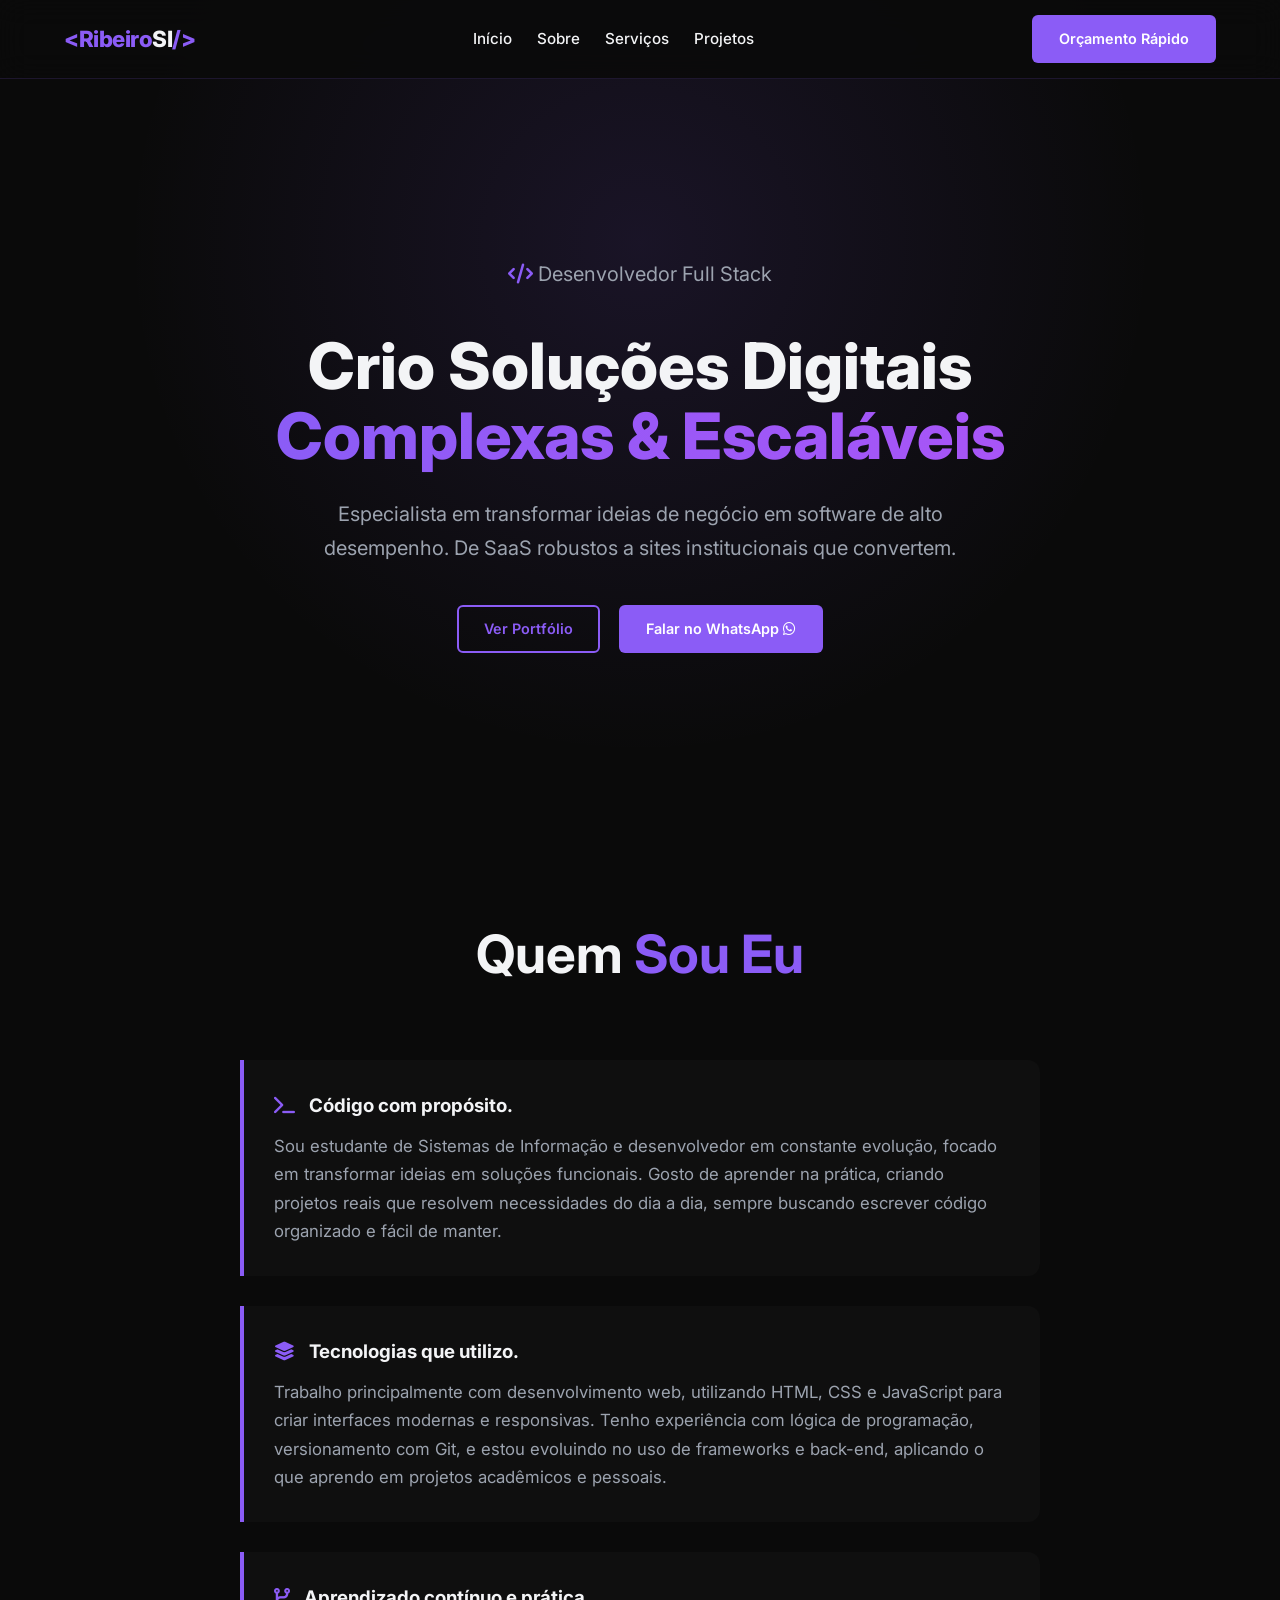
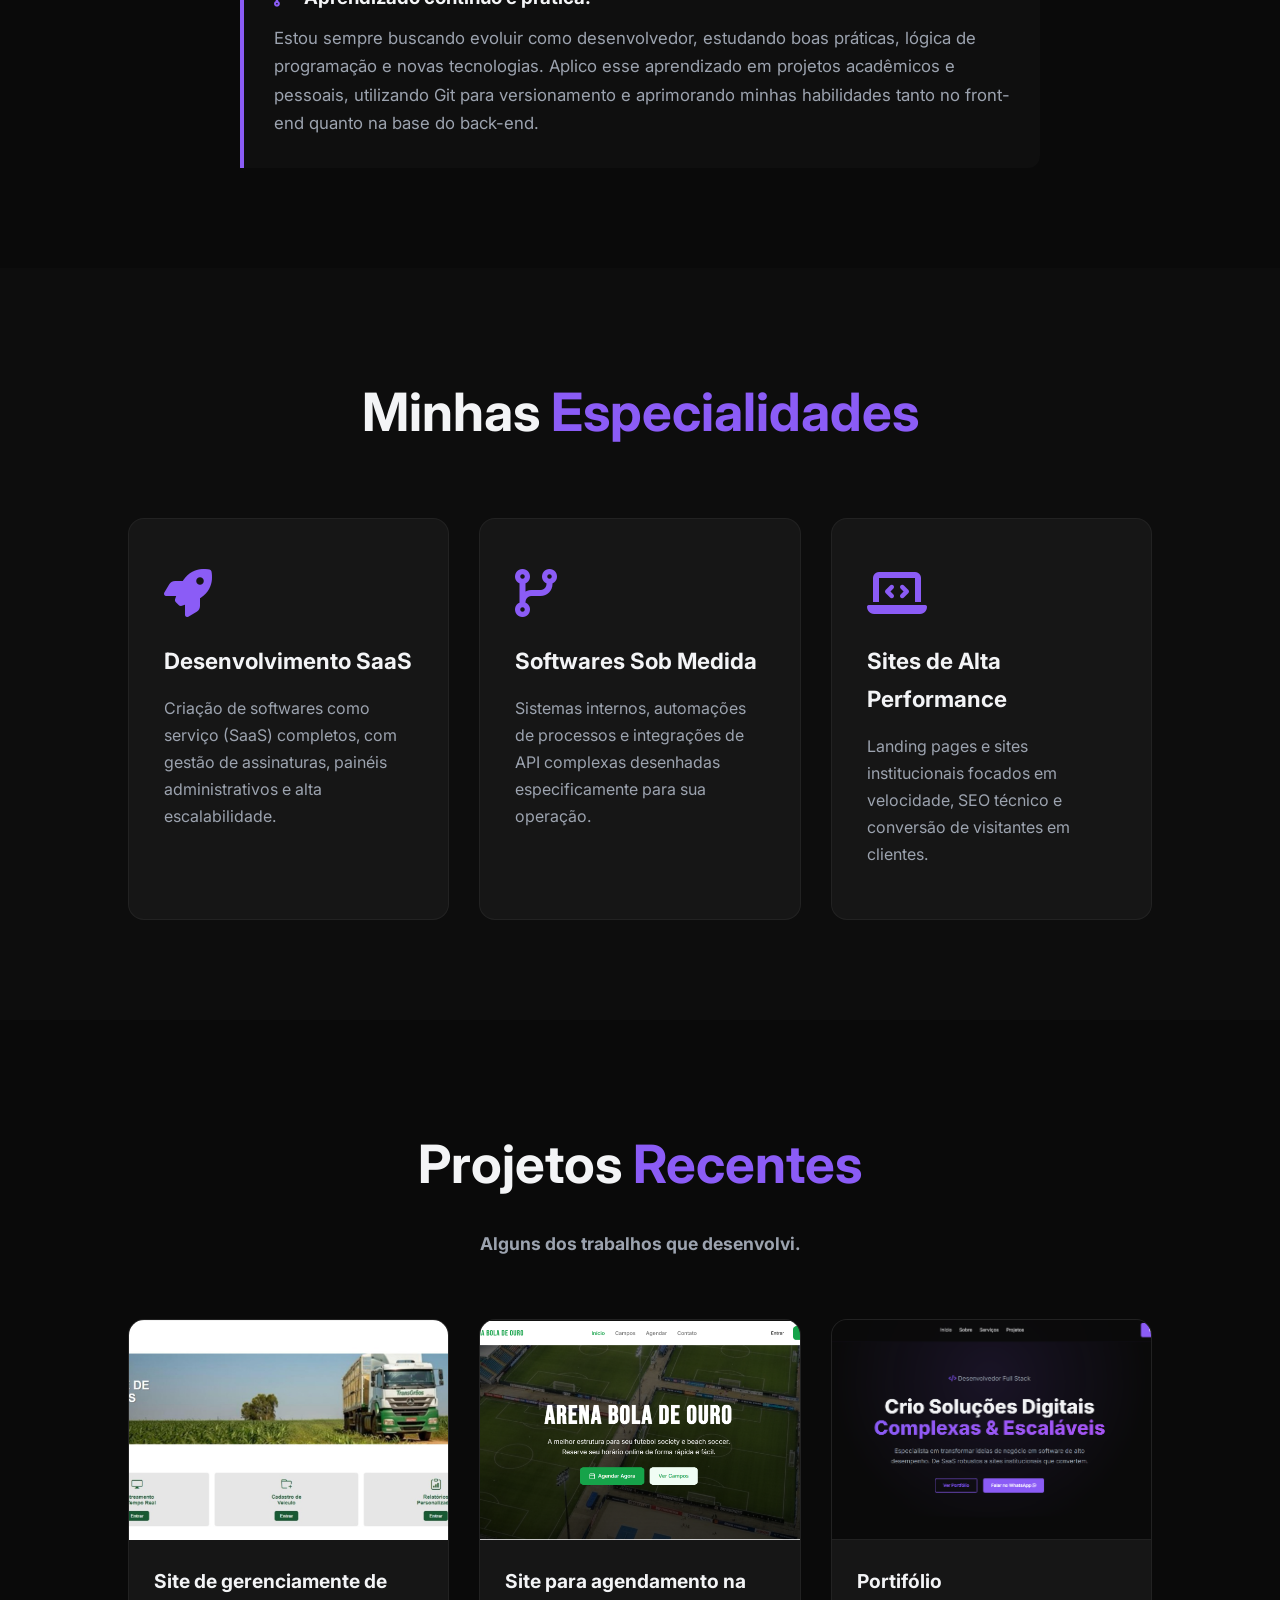
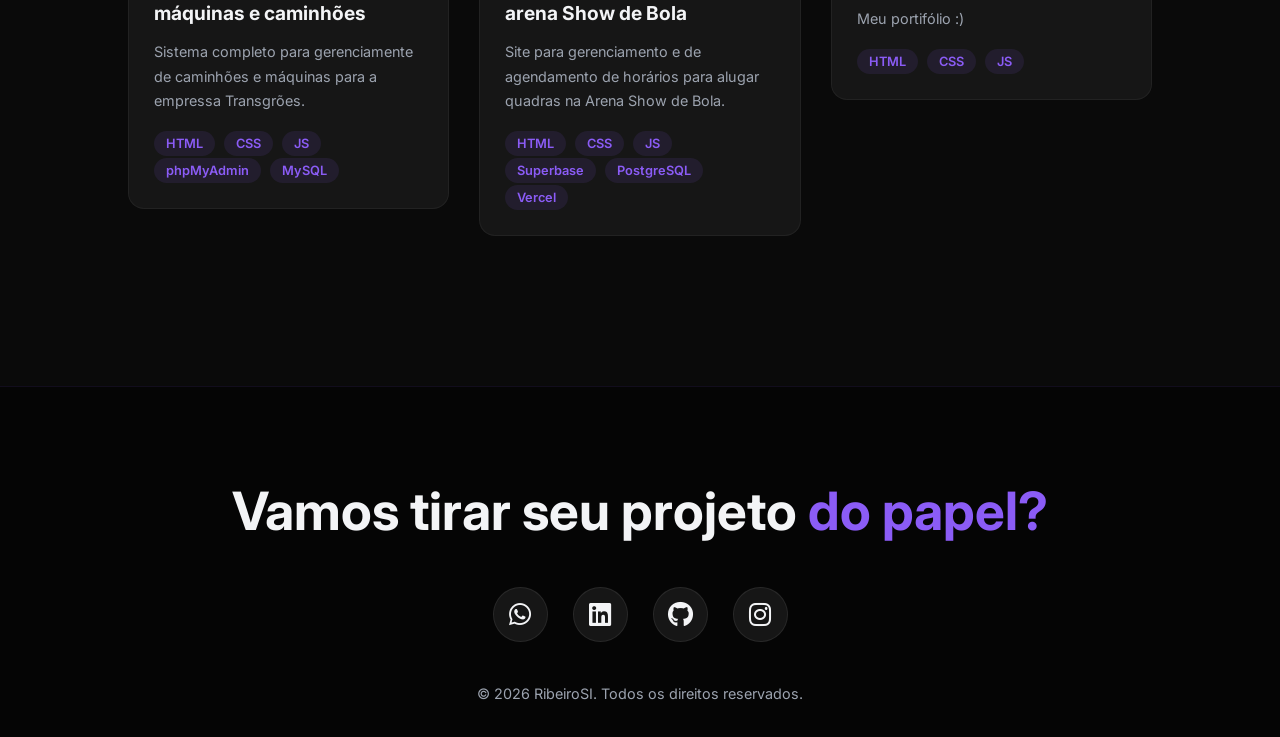
==== commit 78ff0eba: "atualizações" ====
--- a/index.html
+++ b/index.html
@@ -122,61 +122,43 @@
 
                         <div class="swiper-slide">
                             <div class="project-img-wrapper">
-                                <img src="https://placehold.co/600x400/1a1a1a/8b5cf6?text=Projeto+SaaS+1"
+                                <img src="imagens/WhatsApp Image 2026-03-21 at 21.25.34.jpeg"
                                     alt="Print do Projeto 1">
                             </div>
                             <div class="project-info">
-                                <h4>Plataforma de Gestão SaaS</h4>
-                                <p>Sistema completo para gestão financeira com dashboard analítico e múltiplos níveis de
-                                    usuário.</p>
+                                <h4>Site de gerenciamente de máquinas e caminhões</h4>
+                                <p>Sistema completo para gerenciamente de caminhões e máquinas para a empressa Transgrões.</p>
                                 <div class="project-tags">
-                                    <span>React</span> <span>Node.js</span> <span>MongoDB</span>
+                                    <span>HTML</span> <span>CSS</span> <span>JS</span> <span>phpMyAdmin</span> <span>MySQL</span>
                                 </div>
                             </div>
                         </div>
 
                         <div class="swiper-slide">
                             <div class="project-img-wrapper">
-                                <img src="https://placehold.co/600x400/1a1a1a/8b5cf6?text=E-commerce+Tech"
+                                <img src="imagens/Captura de tela 2026-03-21 212004.png"
                                     alt="Print do Projeto 2">
                             </div>
                             <div class="project-info">
-                                <h4>E-commerce de Tecnologia</h4>
-                                <p>Loja virtual de alta performance com integração de pagamentos e cálculo de frete em
-                                    tempo
-                                    real.</p>
+                                <h4>Site para agendamento na arena Show de Bola</h4>
+                                <p>Site para gerenciamento e de agendamento de horários para alugar quadras na Arena Show de Bola.</p>
                                 <div class="project-tags">
-                                    <span>Next.js</span> <span>Stripe</span> <span>Tailwind</span>
+                                    <span>HTML</span> <span>CSS</span> <span>JS</span> <span>Superbase</span> <span>PostgreSQL</span>
+                                    <span>Vercel</span>
                                 </div>
                             </div>
                         </div>
 
                         <div class="swiper-slide">
                             <div class="project-img-wrapper">
-                                <img src="https://placehold.co/600x400/1a1a1a/8b5cf6?text=App+Corporativo"
-                                    alt="Print do Projeto 3">
-                            </div>
-                            <div class="project-info">
-                                <h4>App Interno Corporativo</h4>
-                                <p>Ferramenta para automação de fluxo de trabalho interno e comunicação entre
-                                    departamentos.</p>
-                                <div class="project-tags">
-                                    <span>Vue.js</span> <span>Laravel API</span> <span>MySQL</span>
-                                </div>
-                            </div>
-                        </div>
-
-                        <div class="swiper-slide">
-                            <div class="project-img-wrapper">
-                                <img src="https://placehold.co/600x400/1a1a1a/8b5cf6?text=Landing+Page"
+                                <img src="imagens/Captura de tela 2026-03-21 213219.png"
                                     alt="Print do Projeto 4">
                             </div>
                             <div class="project-info">
-                                <h4>Landing Page de Alta Conversão</h4>
-                                <p>Página de vendas otimizada para campanhas de tráfego pago com foco em captura de
-                                    leads.</p>
+                                <h4>Portifólio</h4>
+                                <p>Meu portifólio :)</p>
                                 <div class="project-tags">
-                                    <span>HTML5</span> <span>CSS Moderno</span> <span>JS</span>
+                                    <span>HTML</span> <span>CSS</span> <span>JS</span>
                                 </div>
                             </div>
                         </div>
@@ -211,5 +193,6 @@
             <script src="script.js"></script>
 
 </body>
+ 
 
-</html>+</html> 
